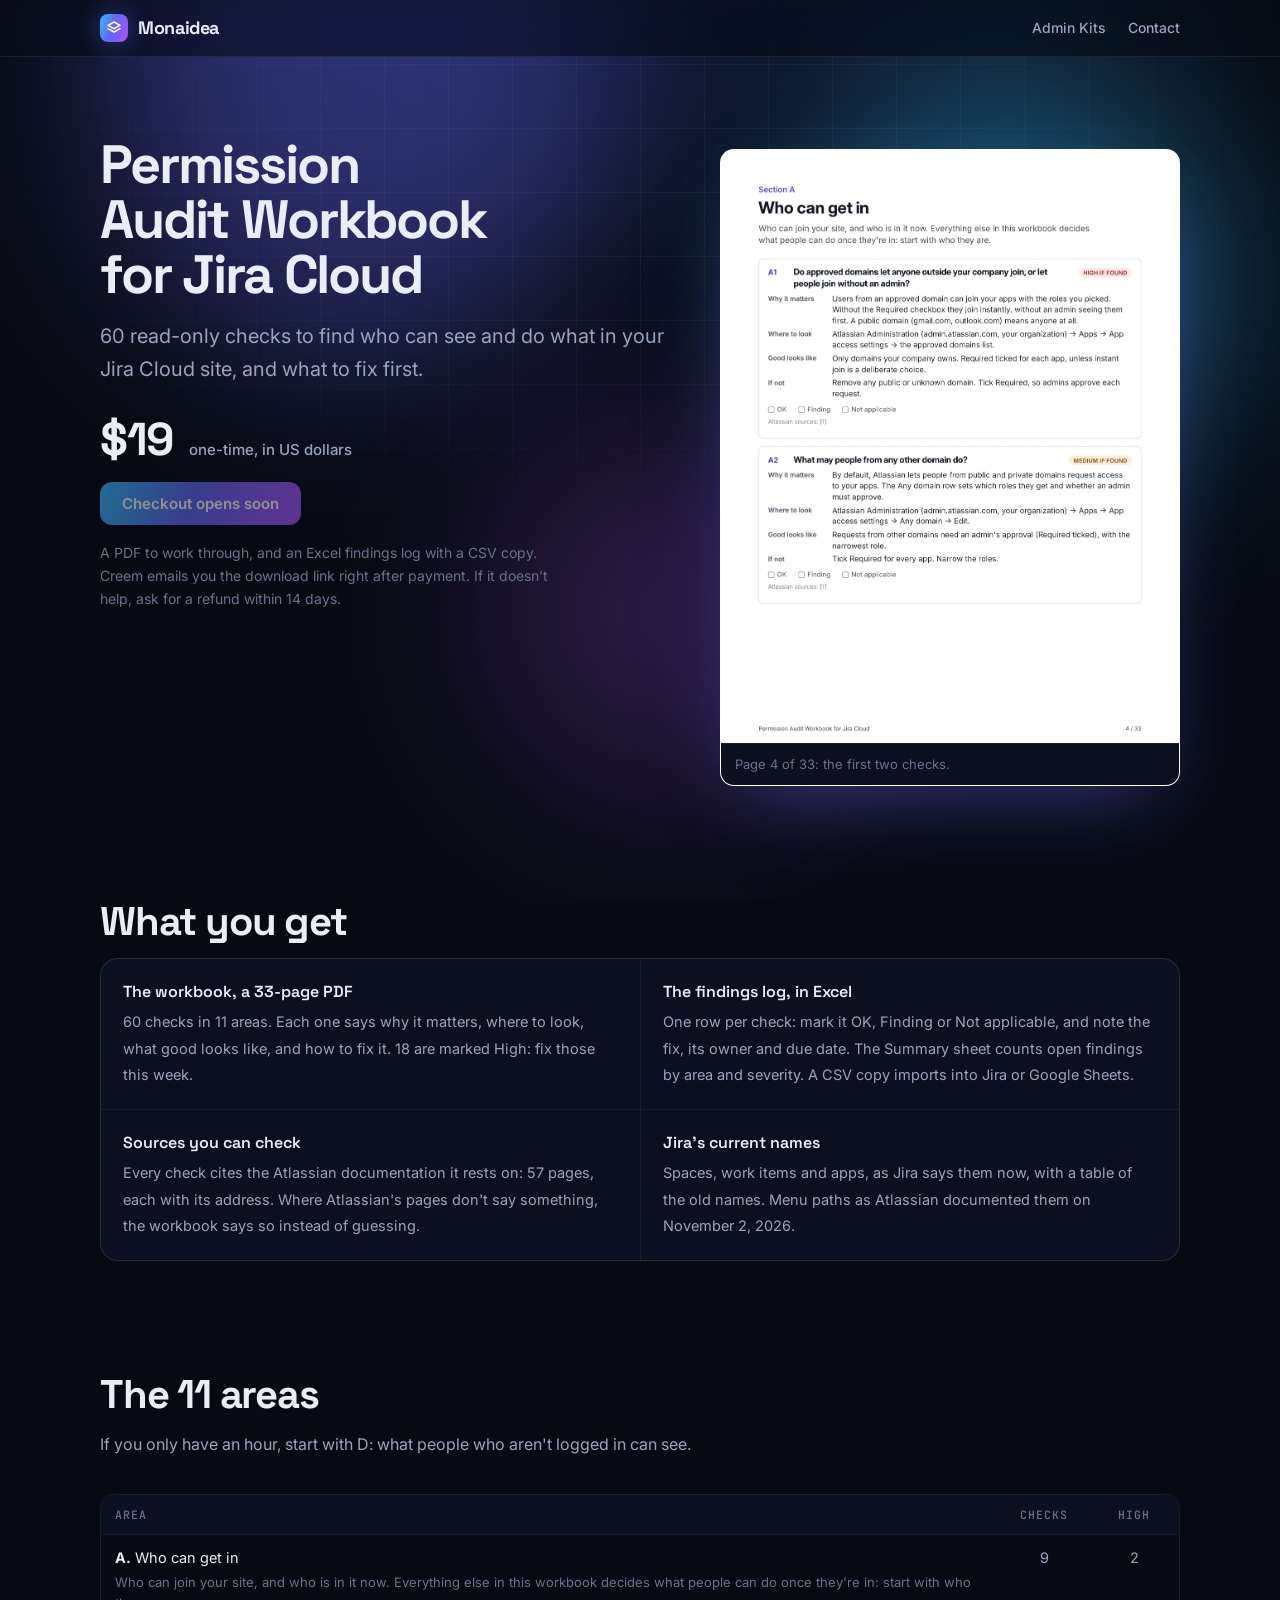
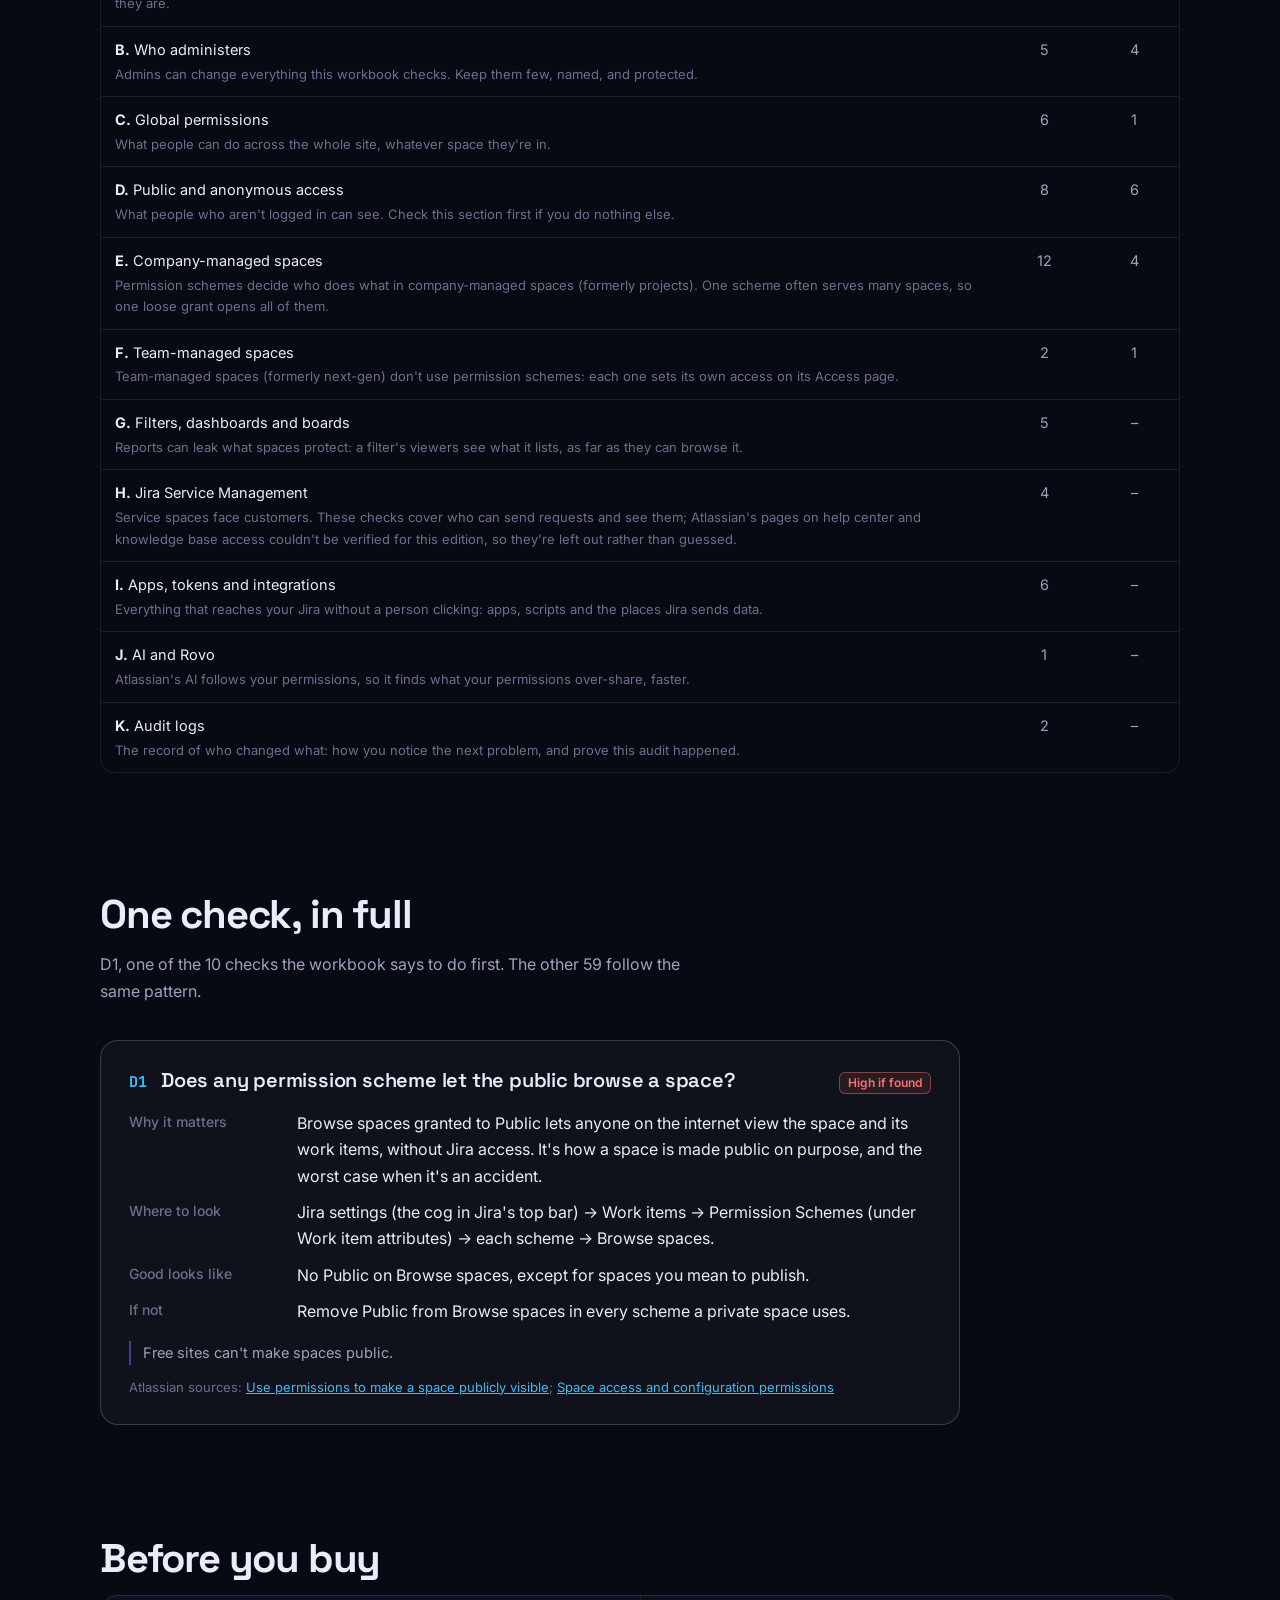
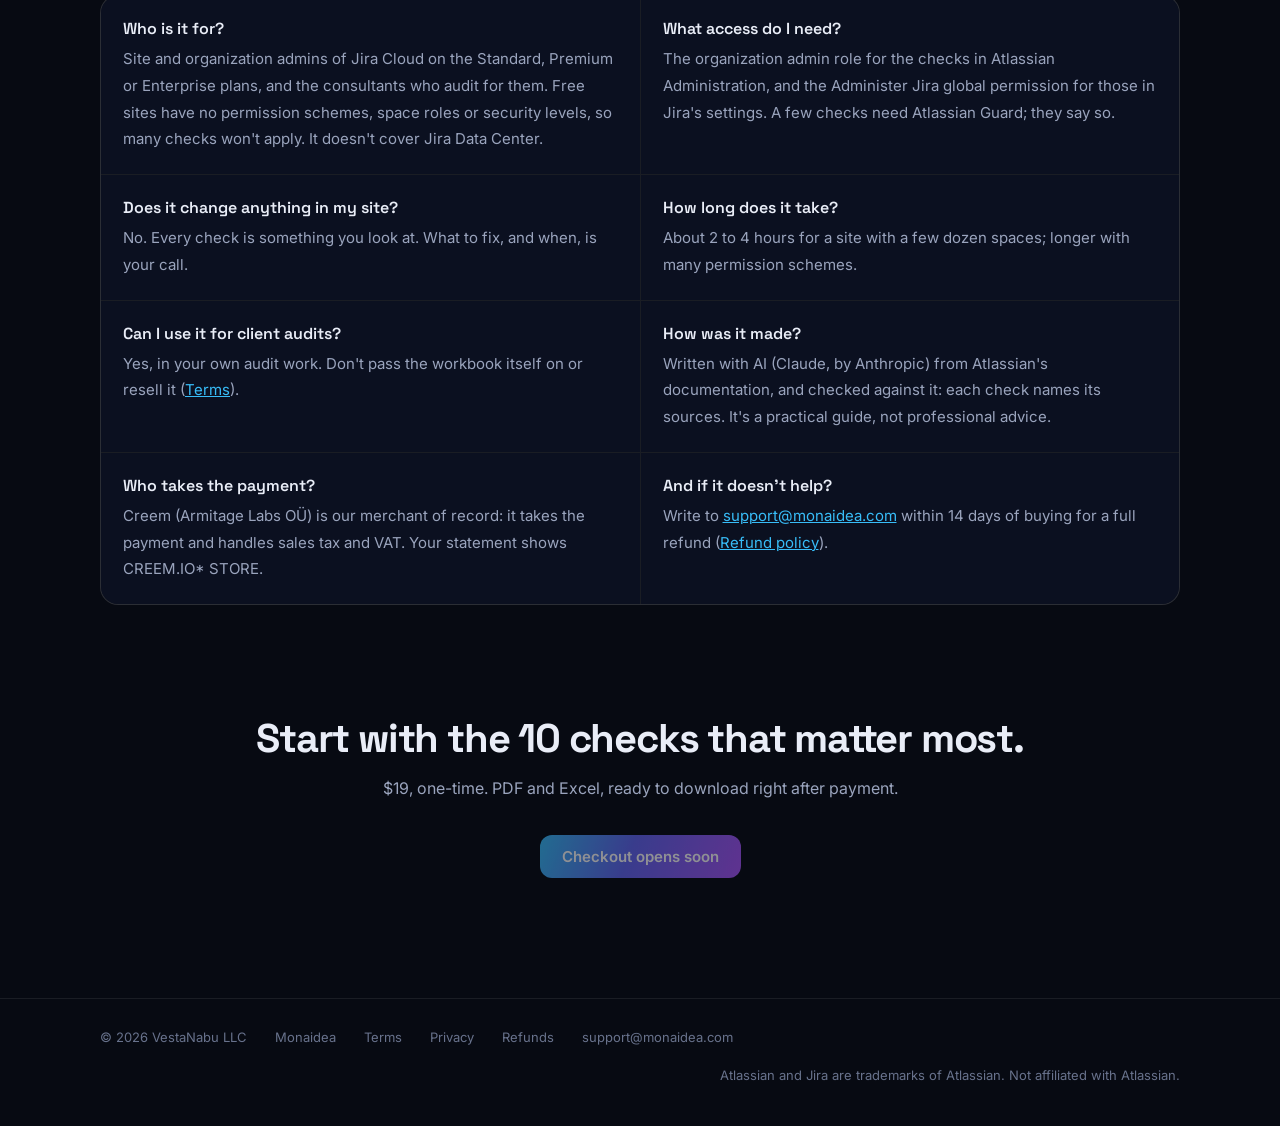
==== jira-permission-audit/index.html @ fd9f0ef6 "First product page: Permission Audit Workbook for Jira Cloud The product page at /jira-permission-au" ====
<!doctype html><html lang="en"><head><meta charset="utf-8"><meta name="viewport" content="width=device-width,initial-scale=1">
<title>Permission Audit Workbook for Jira Cloud | Admin Kits</title><meta name="description" content="60 read-only checks to find who can see and do what in your Jira Cloud site, and what to fix first. A PDF workbook and a findings spreadsheet, $19."><meta name="theme-color" content="#070a12">
<meta name="robots" content="noindex">
<link rel="canonical" href="https://adminkits.monaidea.com/jira-permission-audit/">
<meta property="og:type" content="product"><meta property="og:title" content="Permission Audit Workbook for Jira Cloud"><meta property="og:description" content="60 read-only checks to find who can see and do what in your Jira Cloud site, and what to fix first. A PDF workbook and a findings spreadsheet, $19.">
<meta property="og:url" content="https://adminkits.monaidea.com/jira-permission-audit/"><meta property="og:image" content="https://adminkits.monaidea.com/jira-permission-audit/og.png"><meta property="og:image:width" content="1200"><meta property="og:image:height" content="630">
<meta name="twitter:card" content="summary_large_image">
<link rel="icon" href="data:image/svg+xml,%3Csvg xmlns='http://www.w3.org/2000/svg' viewBox='0 0 24 24'%3E%3Crect width='24' height='24' rx='6' fill='%236366f1'/%3E%3Cpath d='M12 5 5 9l7 4 7-4-7-4Zm-7 8 7 4 7-4' fill='none' stroke='white' stroke-width='2' stroke-linejoin='round'/%3E%3C/svg%3E">
<link rel="stylesheet" href="/style.css">
<script type="application/ld+json">{"@context": "https://schema.org", "@type": "Product", "name": "Permission Audit Workbook for Jira Cloud", "description": "60 read-only checks to find who can see and do what in your Jira Cloud site, and what to fix first. A PDF workbook and a findings spreadsheet, $19.", "image": "https://adminkits.monaidea.com/jira-permission-audit/og.png", "brand": {"@type": "Brand", "name": "Monaidea"}, "offers": {"@type": "Offer", "price": "19.00", "priceCurrency": "USD", "url": "https://adminkits.monaidea.com/jira-permission-audit/"}}</script></head><body>
<div class="sky" aria-hidden="true"><div class="orb o1"></div><div class="orb o2"></div><div class="orb o3"></div></div>
<nav><div class="nav-in"><a class="brand" href="https://www.monaidea.com/"><span class="mark"><svg viewBox="0 0 24 24" fill="none" stroke="#fff" stroke-width="2.2" stroke-linecap="round" stroke-linejoin="round"><path d="M12 3 3 8l9 5 9-5-9-5Z"/><path d="m3 13 9 5 9-5"/></svg></span>Monaidea</a><div class="nav-links"><a href="/">Admin Kits</a><a href="mailto:support@monaidea.com">Contact</a></div></div></nav>
<main>
<section class="split kit-hero">
<div><h1>Permission Audit Workbook for Jira Cloud</h1>
<p class="lede">60 read-only checks to find who can see and do what in your Jira Cloud site, and what to fix first.</p>
<div class="kit-buy"><p class="amount">$19 <small>one-time, in US dollars</small></p>
<div class="cta"><span class="btn primary is-off" aria-disabled="true">Checkout opens soon</span></div>
<p class="fine">A PDF to work through, and an Excel findings log with a CSV copy. Creem emails you the download link right after payment. If it doesn't help, ask for a refund within 14 days.</p></div></div>
<figure class="shot kit-page"><img src="page-4.webp" width="1105" height="1430" alt="Page 4 of the workbook: checks A1 and A2, each with why it matters, where to look, what good looks like, and how to fix it."><figcaption>Page 4 of 33: the first two checks.</figcaption></figure>
</section>

<section aria-labelledby="inside"><h2 id="inside">What you get</h2>
<div class="defs">
<div><b>The workbook, a 33-page PDF</b><span>60 checks in 11 areas. Each one says why it matters, where to look, what good looks like, and how to fix it. 18 are marked High: fix those this week.</span></div>
<div><b>The findings log, in Excel</b><span>One row per check: mark it OK, Finding or Not applicable, and note the fix, its owner and due date. The Summary sheet counts open findings by area and severity. A CSV copy imports into Jira or Google Sheets.</span></div>
<div><b>Sources you can check</b><span>Every check cites the Atlassian documentation it rests on: 57 pages, each with its address. Where Atlassian's pages don't say something, the workbook says so instead of guessing.</span></div>
<div><b>Jira's current names</b><span>Spaces, work items and apps, as Jira says them now, with a table of the old names. Menu paths as Atlassian documented them on November 2, 2026.</span></div>
</div></section>

<section aria-labelledby="areas"><h2 id="areas">The 11 areas</h2>
<p class="sub">If you only have an hour, start with D: what people who aren't logged in can see.</p>
<div class="tbl-wrap"><table class="tbl kit-areas"><thead><tr><th>Area</th><th>Checks</th><th>High</th></tr></thead><tbody><tr><td><b>A.</b> Who can get in<small>Who can join your site, and who is in it now. Everything else in this workbook decides what people can do once they&#x27;re in: start with who they are.</small></td><td>9</td><td>2</td></tr><tr><td><b>B.</b> Who administers<small>Admins can change everything this workbook checks. Keep them few, named, and protected.</small></td><td>5</td><td>4</td></tr><tr><td><b>C.</b> Global permissions<small>What people can do across the whole site, whatever space they&#x27;re in.</small></td><td>6</td><td>1</td></tr><tr><td><b>D.</b> Public and anonymous access<small>What people who aren&#x27;t logged in can see. Check this section first if you do nothing else.</small></td><td>8</td><td>6</td></tr><tr><td><b>E.</b> Company-managed spaces<small>Permission schemes decide who does what in company-managed spaces (formerly projects). One scheme often serves many spaces, so one loose grant opens all of them.</small></td><td>12</td><td>4</td></tr><tr><td><b>F.</b> Team-managed spaces<small>Team-managed spaces (formerly next-gen) don&#x27;t use permission schemes: each one sets its own access on its Access page.</small></td><td>2</td><td>1</td></tr><tr><td><b>G.</b> Filters, dashboards and boards<small>Reports can leak what spaces protect: a filter&#x27;s viewers see what it lists, as far as they can browse it.</small></td><td>5</td><td>–</td></tr><tr><td><b>H.</b> Jira Service Management<small>Service spaces face customers. These checks cover who can send requests and see them; Atlassian&#x27;s pages on help center and knowledge base access couldn&#x27;t be verified for this edition, so they&#x27;re left out rather than guessed.</small></td><td>4</td><td>–</td></tr><tr><td><b>I.</b> Apps, tokens and integrations<small>Everything that reaches your Jira without a person clicking: apps, scripts and the places Jira sends data.</small></td><td>6</td><td>–</td></tr><tr><td><b>J.</b> AI and Rovo<small>Atlassian&#x27;s AI follows your permissions, so it finds what your permissions over-share, faster.</small></td><td>1</td><td>–</td></tr><tr><td><b>K.</b> Audit logs<small>The record of who changed what: how you notice the next problem, and prove this audit happened.</small></td><td>2</td><td>–</td></tr></tbody></table></div>
</section>

<section aria-labelledby="sample"><h2 id="sample">One check, in full</h2>
<p class="sub">D1, one of the 10 checks the workbook says to do first. The other 59 follow the same pattern.</p>
<article class="kc" aria-labelledby="d1">
<header><span class="kc-id">D1</span><h3 id="d1">Does any permission scheme let the public browse a space?</h3><span class="sev high">High if found</span></header>
<dl><dt>Why it matters</dt><dd>Browse spaces granted to Public lets anyone on the internet view the space and its work items, without Jira access. It&#x27;s how a space is made public on purpose, and the worst case when it&#x27;s an accident.</dd>
<dt>Where to look</dt><dd>Jira settings (the cog in Jira&#x27;s top bar) → Work items → Permission Schemes (under Work item attributes) → each scheme → Browse spaces.</dd>
<dt>Good looks like</dt><dd>No Public on Browse spaces, except for spaces you mean to publish.</dd>
<dt>If not</dt><dd>Remove Public from Browse spaces in every scheme a private space uses.</dd></dl>
<p class="kc-note">Free sites can&#x27;t make spaces public.</p>
<p class="kc-src">Atlassian sources: <a href="https://support.atlassian.com/jira-cloud-administration/docs/use-permissions-to-make-a-space-publicly-visible/">Use permissions to make a space publicly visible</a>; <a href="https://support.atlassian.com/jira-cloud-administration/docs/space-access-and-configuration-permissions/">Space access and configuration permissions</a></p>
</article>
</section>

<section aria-labelledby="faq"><h2 id="faq">Before you buy</h2>
<div class="faq kit-faq">
<div><b>Who is it for?</b><span>Site and organization admins of Jira Cloud on the Standard, Premium or Enterprise plans, and the consultants who audit for them. Free sites have no permission schemes, space roles or security levels, so many checks won't apply. It doesn't cover Jira Data Center.</span></div>
<div><b>What access do I need?</b><span>The organization admin role for the checks in Atlassian Administration, and the Administer Jira global permission for those in Jira's settings. A few checks need Atlassian Guard; they say so.</span></div>
<div><b>Does it change anything in my site?</b><span>No. Every check is something you look at. What to fix, and when, is your call.</span></div>
<div><b>How long does it take?</b><span>About 2 to 4 hours for a site with a few dozen spaces; longer with many permission schemes.</span></div>
<div><b>Can I use it for client audits?</b><span>Yes, in your own audit work. Don't pass the workbook itself on or resell it (<a href="https://www.monaidea.com/terms/">Terms</a>).</span></div>
<div><b>How was it made?</b><span>Written with AI (Claude, by Anthropic) from Atlassian's documentation, and checked against it: each check names its sources. It's a practical guide, not professional advice.</span></div>
<div><b>Who takes the payment?</b><span>Creem (Armitage Labs OÜ) is our merchant of record: it takes the payment and handles sales tax and VAT. Your statement shows CREEM.IO* STORE.</span></div>
<div><b>And if it doesn't help?</b><span>Write to <a href="mailto:support@monaidea.com">support@monaidea.com</a> within 14 days of buying for a full refund (<a href="https://www.monaidea.com/refunds/">Refund policy</a>).</span></div>
</div></section>

<section class="kit-end"><h2>Start with the 10 checks that matter most.</h2>
<p class="sub">$19, one-time. PDF and Excel, ready to download right after payment.</p>
<div class="cta"><span class="btn primary is-off" aria-disabled="true">Checkout opens soon</span></div></section>
</main>
<footer><div class="foot"><span>© 2026 VestaNabu LLC</span><a href="https://www.monaidea.com/">Monaidea</a><a href="https://www.monaidea.com/terms/">Terms</a><a href="https://www.monaidea.com/privacy/">Privacy</a><a href="https://www.monaidea.com/refunds/">Refunds</a><a href="mailto:support@monaidea.com">support@monaidea.com</a><span class="r">Atlassian and Jira are trademarks of Atlassian. Not affiliated with Atlassian.</span></div></footer>
</body></html>
---- style.css ----
@import url('https://fonts.googleapis.com/css2?family=Space+Grotesk:wght@500;600;700&family=Inter:wght@400;500;600&family=JetBrains+Mono:wght@500&display=swap');
:root{
  --bg:#070a12;--bg2:#0b1020;--card:rgba(255,255,255,.035);--card-hi:rgba(255,255,255,.07);
  --line:rgba(255,255,255,.08);--line-hi:rgba(255,255,255,.18);
  --fg:#e9edf7;--muted:#9aa4bd;--dim:#68728c;
  --a1:#38bdf8;--a2:#6366f1;--a3:#a855f7;--ok:#34d399;--warn:#fbbf24;--bad:#f87171;
  --grad:linear-gradient(110deg,var(--a1),var(--a2) 45%,var(--a3));
  --r:18px;--display:'Space Grotesk',system-ui,sans-serif;--body:'Inter',system-ui,sans-serif;--mono:'JetBrains Mono',ui-monospace,monospace
}
*{box-sizing:border-box}html{scroll-behavior:smooth}
body{margin:0;background:var(--bg);color:var(--fg);font:16px/1.65 var(--body);-webkit-font-smoothing:antialiased;overflow-x:hidden;min-height:100vh}
a{color:inherit}
/* background: aurora + grid */
.sky{position:fixed;inset:0;z-index:-1;pointer-events:none;overflow:hidden;background:radial-gradient(1200px 600px at 50% -10%,#121a3a 0%,transparent 60%),var(--bg)}
.sky::before{content:"";position:absolute;inset:0;background-image:linear-gradient(var(--line) 1px,transparent 1px),linear-gradient(90deg,var(--line) 1px,transparent 1px);background-size:64px 64px;mask-image:radial-gradient(ellipse 70% 55% at 50% 20%,#000 30%,transparent 75%);opacity:.55}
.orb{position:absolute;border-radius:50%;filter:blur(90px);opacity:.38;animation:drift 22s ease-in-out infinite alternate}
.orb.o1{width:520px;height:520px;background:var(--a2);top:-160px;left:8%}
.orb.o2{width:440px;height:440px;background:var(--a1);top:60px;right:4%;animation-delay:-7s}
.orb.o3{width:380px;height:380px;background:var(--a3);top:420px;left:38%;opacity:.22;animation-delay:-13s}
@keyframes drift{to{transform:translate(60px,40px) scale(1.12)}}
/* nav */
nav{position:sticky;top:0;z-index:10;backdrop-filter:blur(14px) saturate(140%);-webkit-backdrop-filter:blur(14px) saturate(140%);background:rgba(7,10,18,.6);border-bottom:1px solid var(--line)}
.nav-in{max-width:1120px;margin:0 auto;display:flex;align-items:center;gap:28px;padding:14px 20px}
.brand{display:flex;align-items:center;gap:10px;text-decoration:none;font:700 18px/1 var(--display);letter-spacing:-.02em}
.brand small{font:500 12px var(--body);color:var(--dim);letter-spacing:0;margin-left:2px}
.mark{width:28px;height:28px;border-radius:8px;background:var(--grad);display:grid;place-items:center;box-shadow:0 0 24px rgba(99,102,241,.45)}
.mark svg{width:16px;height:16px}
.nav-links{margin-left:auto;display:flex;gap:22px}
.nav-links a{text-decoration:none;color:var(--muted);font-size:14px;font-weight:500;transition:color .2s}
.nav-links a:hover,.nav-links a[aria-current]{color:var(--fg)}
main{max-width:1120px;margin:0 auto;padding:0 20px}
/* hero */
.hero{padding:96px 0 72px;text-align:center}
.eyebrow{display:inline-flex;align-items:center;gap:8px;padding:6px 14px;border:1px solid var(--line-hi);border-radius:999px;background:var(--card);font:500 13px var(--body);color:var(--muted)}
.eyebrow i{width:7px;height:7px;border-radius:50%;background:var(--ok);box-shadow:0 0 10px var(--ok);animation:pulse 2.4s infinite}
@keyframes pulse{50%{opacity:.35}}
h1{font:700 clamp(40px,7vw,76px)/1.02 var(--display);letter-spacing:-.04em;margin:24px auto 18px;max-width:900px}
.grad{background:var(--grad);-webkit-background-clip:text;background-clip:text;color:transparent;background-size:200% auto;animation:shine 8s linear infinite}
@keyframes shine{to{background-position:200% center}}
.lede{font-size:clamp(17px,2vw,20px);color:var(--muted);max-width:640px;margin:0 auto}
.cta{display:flex;gap:12px;justify-content:center;flex-wrap:wrap;margin-top:34px}
.btn{display:inline-flex;align-items:center;gap:8px;padding:12px 22px;border-radius:12px;font:600 15px var(--body);text-decoration:none;transition:transform .2s,box-shadow .2s,background .2s}
.btn.primary{background:var(--grad);color:#fff;box-shadow:0 8px 30px -8px rgba(99,102,241,.7)}
.btn.primary:hover{transform:translateY(-2px);box-shadow:0 14px 40px -8px rgba(99,102,241,.85)}
.btn.ghost{border:1px solid var(--line-hi);background:var(--card)}
.btn.ghost:hover{background:var(--card-hi)}
/* sections */
section{padding:56px 0}
.kicker{font:500 12px var(--mono);letter-spacing:.14em;text-transform:uppercase;color:var(--a1);margin:0 0 10px}
h2{font:700 clamp(28px,4vw,40px)/1.1 var(--display);letter-spacing:-.03em;margin:0 0 14px}
.sub{color:var(--muted);max-width:620px;margin:0 0 36px}
/* cards with cursor spotlight */
.grid{display:grid;gap:18px;grid-template-columns:repeat(auto-fit,minmax(280px,1fr))}
.card{position:relative;border:1px solid var(--line);border-radius:var(--r);background:var(--card);padding:28px;overflow:hidden;transition:border-color .25s,transform .25s}
.card::before{content:"";position:absolute;inset:0;background:radial-gradient(420px circle at var(--x,50%) var(--y,0%),rgba(99,102,241,.16),transparent 45%);opacity:0;transition:opacity .3s;pointer-events:none}
.card:hover{border-color:var(--line-hi);transform:translateY(-3px)}.card:hover::before{opacity:1}
.card h3{font:600 20px/1.25 var(--display);letter-spacing:-.02em;margin:16px 0 8px}
.card p{color:var(--muted);margin:0}
.icon{width:44px;height:44px;border-radius:12px;display:grid;place-items:center;background:rgba(99,102,241,.12);border:1px solid rgba(99,102,241,.3)}
.icon svg{width:22px;height:22px;stroke:var(--a1);fill:none;stroke-width:1.8;stroke-linecap:round;stroke-linejoin:round}
/* app card (featured) */
.app{display:grid;grid-template-columns:1.1fr 1fr;gap:0;padding:0;text-decoration:none}
.app .body{padding:36px}
.app .logo{width:56px;height:56px;border-radius:16px;background:var(--grad);display:grid;place-items:center;box-shadow:0 10px 40px -10px rgba(56,189,248,.8)}
.app .logo svg{width:30px;height:30px}
.chips{display:flex;flex-wrap:wrap;gap:8px;margin:18px 0 22px}
.chip{font:500 12px var(--body);padding:5px 11px;border-radius:999px;border:1px solid var(--line-hi);color:var(--muted)}
.chip.ok{color:var(--ok);border-color:rgba(52,211,153,.35);background:rgba(52,211,153,.08)}
.more{font-weight:600;color:var(--a1)}
.app .preview{border-left:1px solid var(--line);background:linear-gradient(180deg,rgba(99,102,241,.08),transparent);padding:28px;display:flex;align-items:center}
.soon{border-style:dashed;display:flex;flex-direction:column;justify-content:center;min-height:200px}
.soon h3{color:var(--muted)}
/* mock product panel (illustrative) */
.panel{width:100%;border:1px solid var(--line-hi);border-radius:14px;background:rgba(11,16,32,.85);box-shadow:0 30px 80px -30px rgba(0,0,0,.8);font-size:13px;overflow:hidden}
.panel .bar{display:flex;gap:6px;padding:10px 12px;border-bottom:1px solid var(--line)}
.panel .bar i{width:9px;height:9px;border-radius:50%;background:var(--line-hi)}
.panel .in{padding:16px}
.verdict{display:flex;align-items:center;gap:10px;font:600 14px var(--display);margin-bottom:12px}
.dot{width:9px;height:9px;border-radius:50%;flex:none}.dot.bad{background:var(--bad);box-shadow:0 0 10px var(--bad)}.dot.warn{background:var(--warn)}.dot.ok{background:var(--ok)}
.kpis{display:grid;grid-template-columns:repeat(3,1fr);gap:8px;margin-bottom:12px}
.kpi{border:1px solid var(--line);border-radius:10px;padding:10px}.kpi b{display:block;font:700 20px var(--display)}.kpi span{color:var(--dim);font-size:11px}
.row{display:flex;align-items:center;gap:10px;padding:8px 0;border-top:1px solid var(--line);color:var(--muted)}
.row em{margin-left:auto;font-style:normal;font:500 11px var(--mono);color:var(--dim)}
.caption{font-size:12px;color:var(--dim);margin-top:10px;text-align:center}
/* product page hero split */
.split{display:grid;grid-template-columns:1fr 1fr;gap:48px;align-items:center;padding:80px 0 48px;text-align:left}
.split h1{margin:20px 0 16px;font-size:clamp(38px,5.5vw,62px)}.split .lede{margin:0}.split .cta{justify-content:flex-start}
.price{display:grid;grid-template-columns:repeat(auto-fit,minmax(240px,1fr));gap:18px}
.price .card b{font:700 40px var(--display);letter-spacing:-.03em}.price .card b small{font:500 15px var(--body);color:var(--muted)}
.trust{display:grid;grid-template-columns:repeat(auto-fit,minmax(200px,1fr));gap:1px;background:var(--line);border:1px solid var(--line);border-radius:var(--r);overflow:hidden}
.trust div{background:var(--bg2);padding:22px}.trust b{display:block;font:600 15px var(--display);margin-bottom:4px}.trust span{color:var(--muted);font-size:14px}
/* documentation: numbered steps and reference grid */
.steps{list-style:none;counter-reset:s;padding:0;margin:0;display:grid;gap:18px;grid-template-columns:repeat(auto-fit,minmax(240px,1fr))}
.steps li{counter-increment:s;border:1px solid var(--line);border-radius:var(--r);background:var(--card);padding:24px}
.steps li::before{content:counter(s);display:grid;place-items:center;width:32px;height:32px;border-radius:10px;background:var(--grad);color:#fff;font:700 15px var(--display);margin-bottom:14px}
.steps b{display:block;font:600 18px/1.3 var(--display);letter-spacing:-.02em;margin-bottom:6px}.steps span{color:var(--muted);font-size:15px}.steps strong{color:var(--fg)}.steps a{color:var(--a1)}
.defs{display:grid;grid-template-columns:repeat(2,1fr);gap:1px;background:var(--line);border:1px solid var(--line);border-radius:var(--r);overflow:hidden}
.defs div{background:var(--bg2);padding:22px}.defs b{display:block;font:600 16px var(--display);margin-bottom:6px}.defs span{color:var(--muted);font-size:14.5px}.defs strong{color:var(--fg)}
.sub a{color:var(--a1)}.sub.after{margin:24px 0 0}
/* prose (support/privacy) */
.prose{max-width:720px;padding:72px 0 24px}.prose h1{font-size:clamp(36px,5vw,52px);margin:16px 0}
.prose h2{font-size:22px;margin:40px 0 10px}.prose p,.prose li{color:var(--muted)}.prose strong{color:var(--fg)}
.prose a{color:var(--a1)}.mail{display:inline-flex;align-items:center;gap:10px;margin:8px 0 8px;padding:14px 20px;border-radius:14px;border:1px solid var(--line-hi);background:var(--card);font:600 17px var(--display);text-decoration:none}
footer{border-top:1px solid var(--line);margin-top:64px}
.foot{max-width:1120px;margin:0 auto;padding:28px 20px 40px;display:flex;flex-wrap:wrap;gap:16px 28px;color:var(--dim);font-size:13px}
.foot a{text-decoration:none}.foot a:hover{color:var(--fg)}.foot .r{margin-left:auto}
/* guide (long-form documentation) */
.doc-head{padding:72px 0 8px;max-width:820px}.doc-head h1{font-size:clamp(36px,5vw,54px);margin:16px 0 12px}
.doc-head .lede{margin:0}.doc-meta{color:var(--dim);font-size:13px;margin-top:14px}
.doc{display:grid;grid-template-columns:230px minmax(0,1fr);gap:48px;align-items:start;padding:32px 0 0}
.toc{position:sticky;top:84px;font-size:14px;border-left:1px solid var(--line);padding-left:16px}
.toc b{display:block;font:500 12px var(--mono);letter-spacing:.12em;text-transform:uppercase;color:var(--a1);margin-bottom:10px}
.toc ol{list-style:none;margin:0;padding:0;display:grid;gap:7px}.toc a{color:var(--muted);text-decoration:none}.toc a:hover{color:var(--fg)}
.doc article{max-width:800px;min-width:0}
.doc article h2{font-size:28px;margin:56px 0 12px;scroll-margin-top:84px}.doc article h2:first-child{margin-top:0}
.doc article h3{font:600 19px/1.3 var(--display);letter-spacing:-.01em;margin:30px 0 8px;scroll-margin-top:84px}
.doc article p,.doc article li{color:var(--muted)}.doc article strong{color:var(--fg)}.doc article a{color:var(--a1)}
.doc article ul,.doc article ol{padding-left:22px}.doc article li{margin:5px 0}
.doc code{font:500 13px var(--mono);color:var(--fg);background:var(--card-hi);border:1px solid var(--line);border-radius:6px;padding:1px 6px;white-space:nowrap}
.tbl-wrap{overflow-x:auto;margin:16px 0 8px;border:1px solid var(--line);border-radius:14px}
.tbl{width:100%;border-collapse:collapse;font-size:14.5px}
.tbl th{text-align:left;font:500 11.5px var(--mono);letter-spacing:.08em;text-transform:uppercase;color:var(--dim);padding:12px 14px;border-bottom:1px solid var(--line);background:var(--bg2)}
.tbl td{padding:11px 14px;border-bottom:1px solid var(--line);color:var(--muted);vertical-align:top}.tbl tr:last-child td{border-bottom:0}
.tbl td:first-child{color:var(--fg)}
.note{margin:18px 0;padding:16px 18px;border:1px solid rgba(99,102,241,.35);border-radius:14px;background:rgba(99,102,241,.08);color:var(--muted)}
.note strong{color:var(--fg)}
.sev{display:inline-block;font:600 12px/1 var(--body);padding:4px 8px;border-radius:6px;border:1px solid;white-space:nowrap}
.sev.high{color:var(--bad);border-color:rgba(248,113,113,.45);background:rgba(248,113,113,.1)}
.sev.med{color:var(--warn);border-color:rgba(251,191,36,.45);background:rgba(251,191,36,.1)}
.sev.unk{color:var(--muted);border-color:var(--line-hi);background:var(--card)}
.sev.none{color:var(--ok);border-color:rgba(52,211,153,.4);background:rgba(52,211,153,.08)}
figure.shot{margin:20px 0 10px;border:1px solid var(--line-hi);border-radius:14px;overflow:hidden;background:#fff}
figure.shot img{display:block;width:100%;height:auto}
figure.shot figcaption{background:var(--bg2);color:var(--dim);font-size:13px;padding:10px 14px;border-top:1px solid var(--line)}
.doc .steps{grid-template-columns:1fr;gap:12px;margin:16px 0}.doc .steps li{padding:18px 20px}
.doc .steps li::before{width:28px;height:28px;font-size:14px;margin-bottom:10px}
/* reveal on scroll */
.reveal{opacity:0;transform:translateY(18px);transition:opacity .7s ease,transform .7s ease}.reveal.in{opacity:1;transform:none}
.video{max-width:1040px;margin:28px auto 0;border:1px solid var(--line-hi);border-radius:18px;overflow:hidden;background:#000;box-shadow:0 30px 80px -30px rgba(0,0,0,.8)}.video video{display:block;width:100%;height:auto}
@media (max-width:820px){.app,.split,.defs{grid-template-columns:1fr}.app .preview{border-left:0;border-top:1px solid var(--line)}.nav-links{gap:14px}.brand small{display:none}}
@media (max-width:480px){.nav-in{gap:12px;padding:14px 16px}.nav-links{gap:10px}.nav-links a{font-size:13.5px}.nav-links a:first-child{display:none}}
@media (max-width:375px){.nav-links a:last-child{display:none}}
@media (prefers-reduced-motion:reduce){*{animation:none!important;transition:none!important}.reveal{opacity:1;transform:none}}
@media (max-width:960px){.doc{grid-template-columns:1fr;gap:20px}.toc{position:static;border-left:0;padding:16px;border:1px solid var(--line);border-radius:14px;background:var(--card)}}
/* print: clean light pages (used for the PDF of the guide) */
@media print{
  :root{--fg:#111827;--muted:#374151;--dim:#6b7280;--line:#d1d5db;--line-hi:#9ca3af;--card:#f9fafb;--card-hi:#f3f4f6;--bg2:#f3f4f6;--a1:#1d4ed8}
  body{background:#fff;color:#111827;font-size:11pt}
  .sky,nav,.toc,.cta,.pdf-link,footer .foot a{display:none!important}
  .grad{background:none;color:#4338ca;-webkit-text-fill-color:#4338ca;animation:none}
  .eyebrow{border-color:#d1d5db;background:#f9fafb;color:#374151}.eyebrow i{display:none}
  .doc{display:block;padding:0}.doc-head{padding:0 0 8px}
  .doc article h2{break-after:avoid;margin-top:28px}.doc article h3{break-after:avoid}
  figure.shot,.tbl-wrap,.note,.steps li{break-inside:avoid}
  .tbl th{background:#f3f4f6;color:#374151}.tbl td:first-child{color:#111827}
  .sev.high{color:#b91c1c;border-color:#fca5a5;background:#fef2f2}.sev.med{color:#92400e;border-color:#fcd34d;background:#fffbeb}
  .sev.none{color:#065f46;border-color:#6ee7b7;background:#ecfdf5}
  .reveal{opacity:1!important;transform:none!important}
  a{color:#1d4ed8}footer{margin-top:24px}
}
/* Flagstone additions (2026-10-25): four-tile illustration and Confluence-style lozenges */
.kpis.k4{grid-template-columns:repeat(4,1fr)}
.lz{margin-left:auto;flex:none;font:600 11px/1 var(--body);padding:4px 7px;border-radius:5px;border:1px solid var(--line-hi);color:var(--muted);white-space:nowrap}
.lz.red{color:var(--bad);border-color:rgba(248,113,113,.45);background:rgba(248,113,113,.1)}
.lz.amber{color:var(--warn);border-color:rgba(251,191,36,.45);background:rgba(251,191,36,.1)}
.lz.blue{color:var(--a1);border-color:rgba(56,189,248,.45);background:rgba(56,189,248,.1)}
.row .q{color:var(--dim);font-style:italic}
.card .chips{margin:14px 0 0}
.faq{display:grid;gap:1px;background:var(--line);border:1px solid var(--line);border-radius:var(--r);overflow:hidden}
.faq div{background:var(--bg2);padding:22px}.faq b{display:block;font:600 16px var(--display);margin-bottom:6px}.faq span{color:var(--muted);font-size:15px}.faq a{color:var(--a1)}
@media (max-width:480px){.kpis.k4{grid-template-columns:repeat(2,1fr)}}
/* Admin Kits: product pages */
a:focus-visible,.btn:focus-visible{outline:2px solid var(--a1);outline-offset:3px}
.kit-hero{grid-template-columns:1.1fr .9fr;align-items:start;padding-top:72px}
.kit-hero h1{font-size:clamp(36px,4.6vw,54px);margin:8px 0 18px;max-width:none}
.kit-buy{margin-top:30px}
.amount{font:700 46px/1 var(--display);letter-spacing:-.03em;margin:0}
.amount small{font:500 15px var(--body);letter-spacing:0;color:var(--muted);margin-left:6px}
.kit-buy .cta{margin-top:20px}
.fine{color:var(--dim);font-size:14px;max-width:480px;margin:16px 0 0}
.btn.is-off{opacity:.55;cursor:not-allowed;box-shadow:none}
.kit-page{margin:0;max-width:460px;justify-self:end;box-shadow:0 30px 80px -30px rgba(99,102,241,.55)}
.kit-areas td small{display:block;color:var(--dim);font-size:13px;margin-top:2px}
.kit-areas td:nth-child(n+2),.kit-areas th:nth-child(n+2){text-align:center;width:90px}
.kc{border:1px solid var(--line-hi);border-radius:var(--r);background:var(--card);padding:26px 28px;max-width:860px}
.kc header{display:flex;gap:14px;align-items:baseline;flex-wrap:wrap;margin-bottom:16px}
.kc-id{font:700 15px var(--mono);color:var(--a1)}
.kc h3{font:600 20px/1.3 var(--display);letter-spacing:-.01em;margin:0;flex:1;min-width:220px}
.kc dl{display:grid;grid-template-columns:150px 1fr;gap:10px 18px;margin:0}
.kc dt{color:var(--dim);font-size:14px;font-weight:500}
.kc dd{margin:0;color:var(--fg)}
.kc-note{margin:16px 0 0;padding-left:12px;border-left:2px solid rgba(99,102,241,.6);color:var(--muted);font-size:14.5px}
.kc-src{margin:12px 0 0;color:var(--dim);font-size:13px}
.kc-src a{color:var(--a1)}
.kit-faq{grid-template-columns:1fr 1fr}
.kit-end{text-align:center}
.kit-end .sub{margin:0 auto 26px}
a.card{display:block;text-decoration:none;color:inherit}
a.card .more{display:inline-block;margin-top:16px;color:var(--a1);font-weight:600;font-size:15px}
@media (max-width:820px){.kit-hero{grid-template-columns:1fr;padding-top:48px}.kit-page{justify-self:start}.kit-faq{grid-template-columns:1fr}.kc dl{grid-template-columns:1fr;gap:2px}.kc dd{margin-bottom:10px}}
.kit-hero h1{text-wrap:balance}
@media (max-width:480px){.kit-areas td:nth-child(n+2),.kit-areas th:nth-child(n+2){width:52px}.kit-areas td small{display:none}}
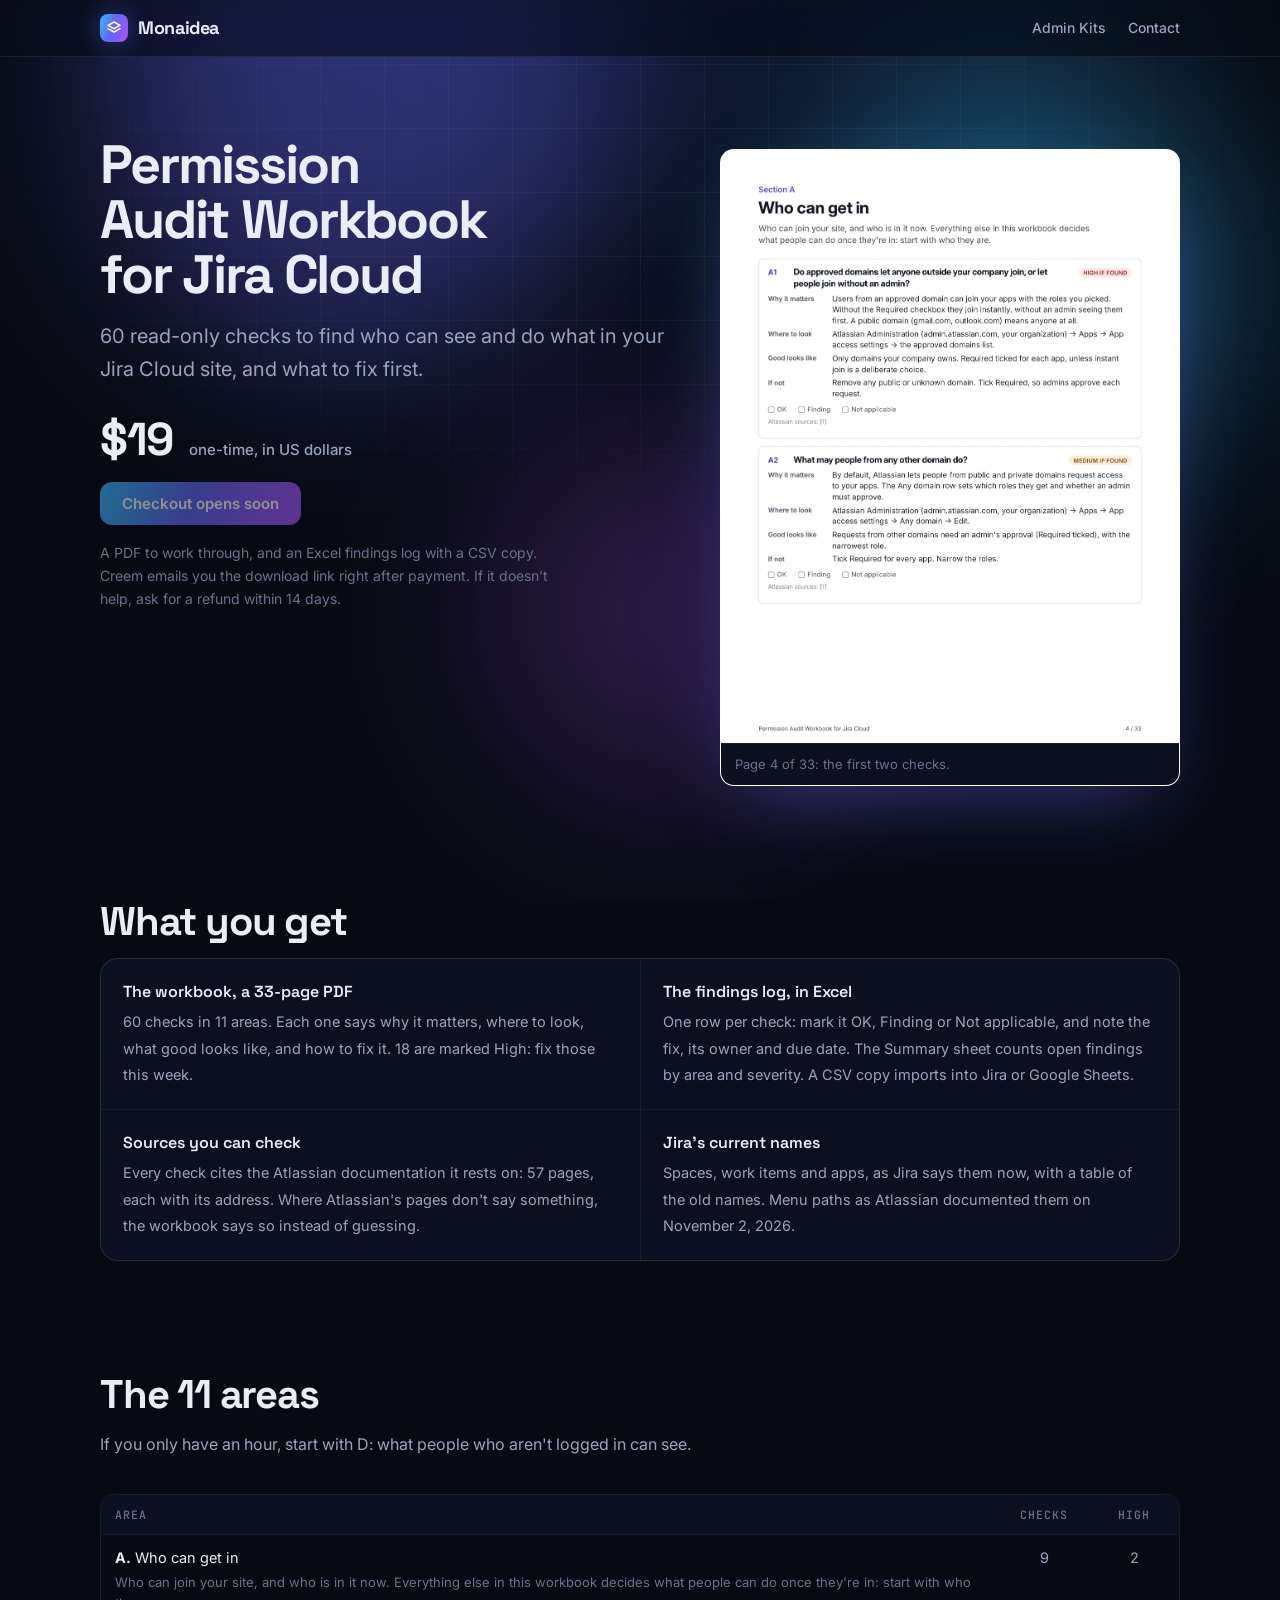
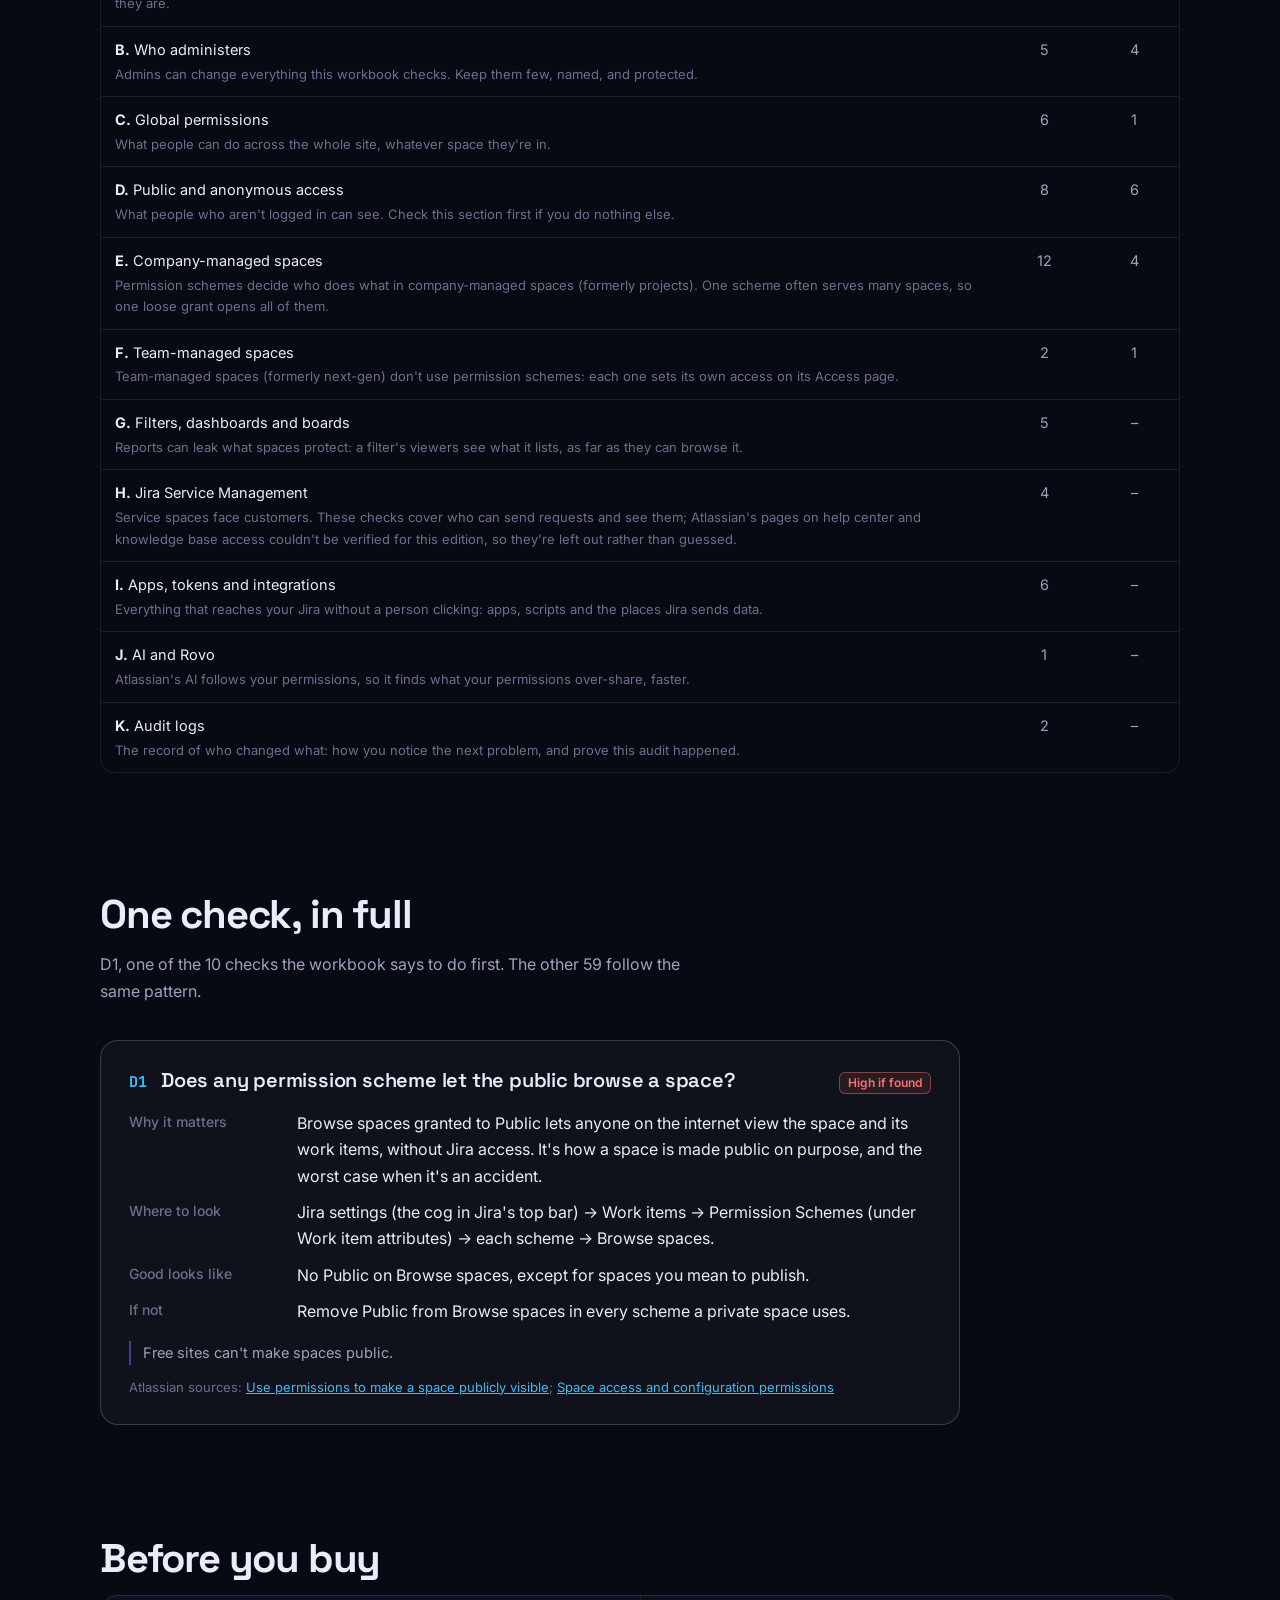
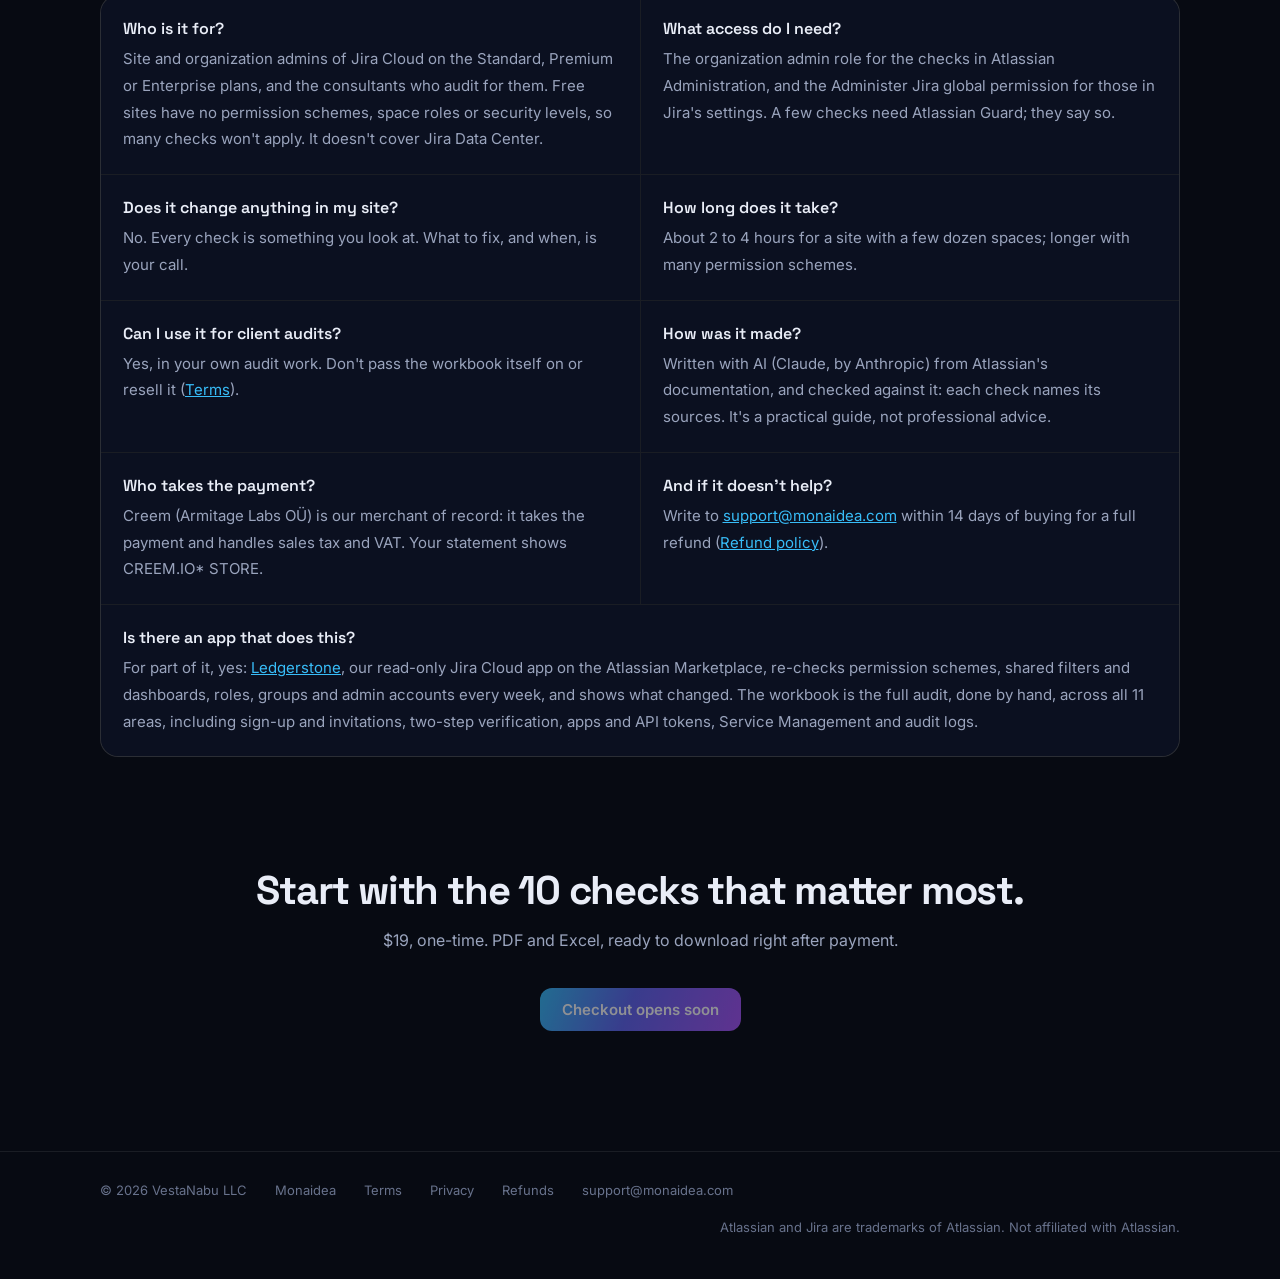
==== commit cbe84bca: "Product page: Ledgerstone for the weekly re-check A new question on the workbook's page, "Is there a" ====
--- a/jira-permission-audit/index.html
+++ b/jira-permission-audit/index.html
@@ -9,7 +9,7 @@
 <link rel="stylesheet" href="/style.css">
 <script type="application/ld+json">{"@context": "https://schema.org", "@type": "Product", "name": "Permission Audit Workbook for Jira Cloud", "description": "60 read-only checks to find who can see and do what in your Jira Cloud site, and what to fix first. A PDF workbook and a findings spreadsheet, $19.", "image": "https://adminkits.monaidea.com/jira-permission-audit/og.png", "brand": {"@type": "Brand", "name": "Monaidea"}, "offers": {"@type": "Offer", "price": "19.00", "priceCurrency": "USD", "url": "https://adminkits.monaidea.com/jira-permission-audit/"}}</script></head><body>
 <div class="sky" aria-hidden="true"><div class="orb o1"></div><div class="orb o2"></div><div class="orb o3"></div></div>
-<nav><div class="nav-in"><a class="brand" href="https://www.monaidea.com/"><span class="mark"><svg viewBox="0 0 24 24" fill="none" stroke="#fff" stroke-width="2.2" stroke-linecap="round" stroke-linejoin="round"><path d="M12 3 3 8l9 5 9-5-9-5Z"/><path d="m3 13 9 5 9-5"/></svg></span>Monaidea</a><div class="nav-links"><a href="/">Admin Kits</a><a href="mailto:support@monaidea.com">Contact</a></div></div></nav>
+<nav><div class="nav-in"><a class="brand" href="https://www.monaidea.com/"><span class="mark"><svg viewBox="0 0 24 24" fill="none" stroke="#fff" stroke-width="2.2" stroke-linecap="round" stroke-linejoin="round"><path d="M12 3 3 8l9 5 9-5-9-5Z"/><path d="m3 13 9 5 9-5"/></svg></span>Monaidea</a><div class="nav-links"><a href="/">Admin Kits</a><a href="https://www.monaidea.com/#contact">Contact</a></div></div></nav>
 <main>
 <section class="split kit-hero">
 <div><h1>Permission Audit Workbook for Jira Cloud</h1>
@@ -56,6 +56,7 @@
 <div><b>How was it made?</b><span>Written with AI (Claude, by Anthropic) from Atlassian's documentation, and checked against it: each check names its sources. It's a practical guide, not professional advice.</span></div>
 <div><b>Who takes the payment?</b><span>Creem (Armitage Labs OÜ) is our merchant of record: it takes the payment and handles sales tax and VAT. Your statement shows CREEM.IO* STORE.</span></div>
 <div><b>And if it doesn't help?</b><span>Write to <a href="mailto:support@monaidea.com">support@monaidea.com</a> within 14 days of buying for a full refund (<a href="https://www.monaidea.com/refunds/">Refund policy</a>).</span></div>
+<div class="wide"><b>Is there an app that does this?</b><span>For part of it, yes: <a href="https://ledgerstone.monaidea.com/">Ledgerstone</a>, our read-only Jira Cloud app on the Atlassian Marketplace, re-checks permission schemes, shared filters and dashboards, roles, groups and admin accounts every week, and shows what changed. The workbook is the full audit, done by hand, across all 11 areas, including sign-up and invitations, two-step verification, apps and API tokens, Service Management and audit logs.</span></div>
 </div></section>
 
 <section class="kit-end"><h2>Start with the 10 checks that matter most.</h2>
--- a/style.css
+++ b/style.css
@@ -200,3 +200,4 @@
 @media (max-width:820px){.kit-hero{grid-template-columns:1fr;padding-top:48px}.kit-page{justify-self:start}.kit-faq{grid-template-columns:1fr}.kc dl{grid-template-columns:1fr;gap:2px}.kc dd{margin-bottom:10px}}
 .kit-hero h1{text-wrap:balance}
 @media (max-width:480px){.kit-areas td:nth-child(n+2),.kit-areas th:nth-child(n+2){width:52px}.kit-areas td small{display:none}}
+.kit-faq .wide{grid-column:1/-1}
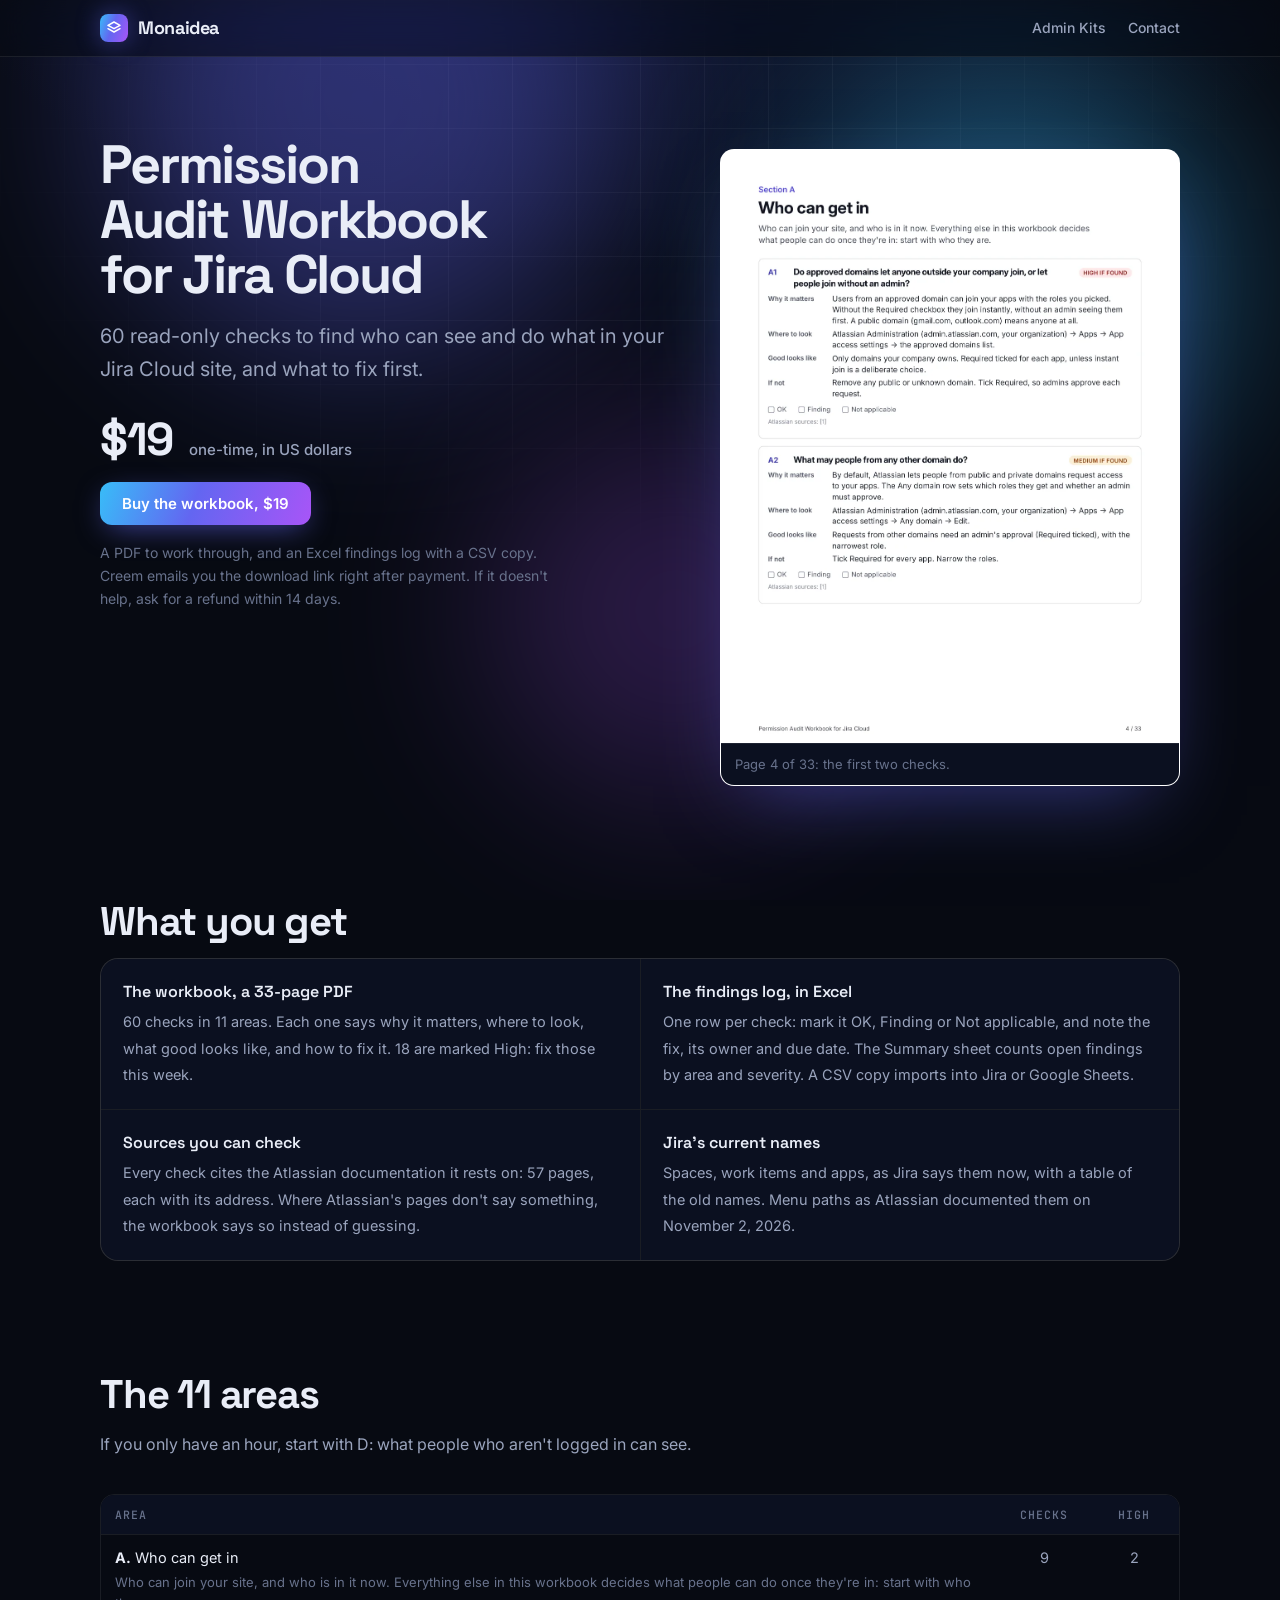
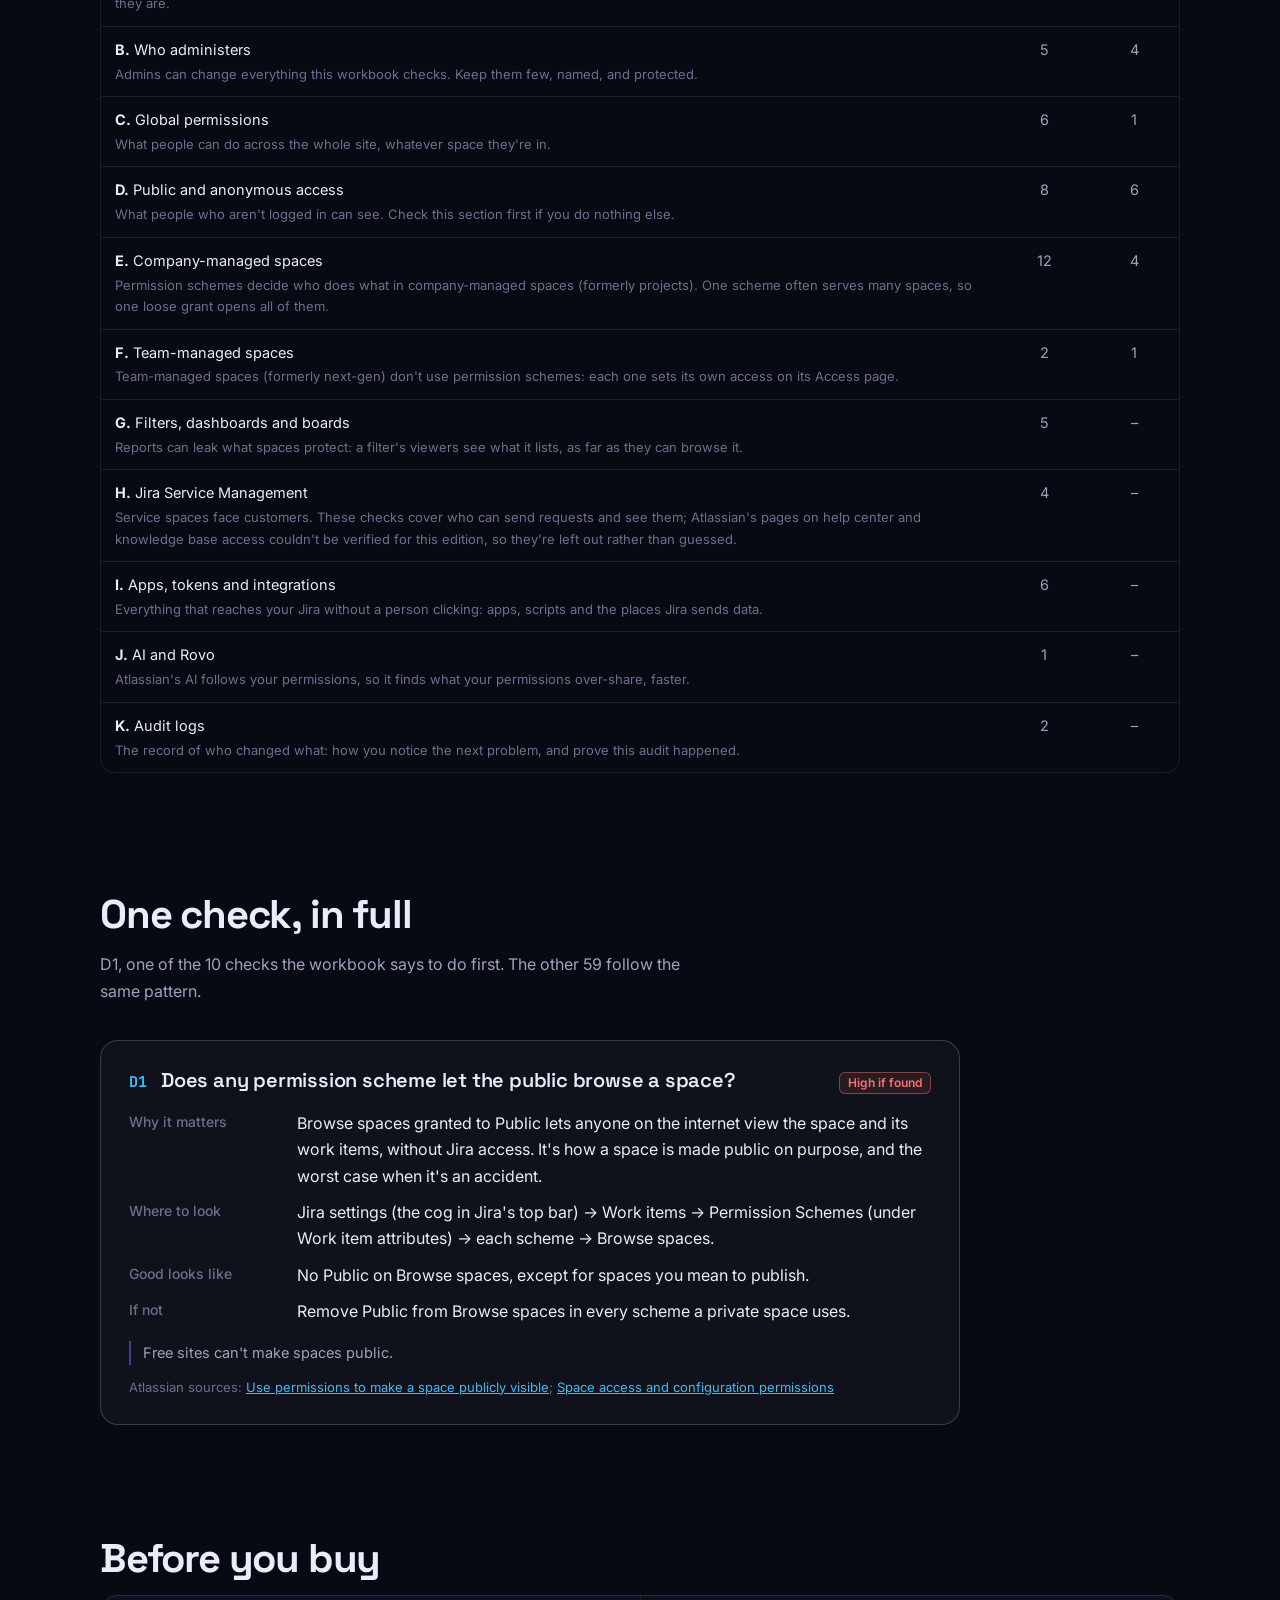
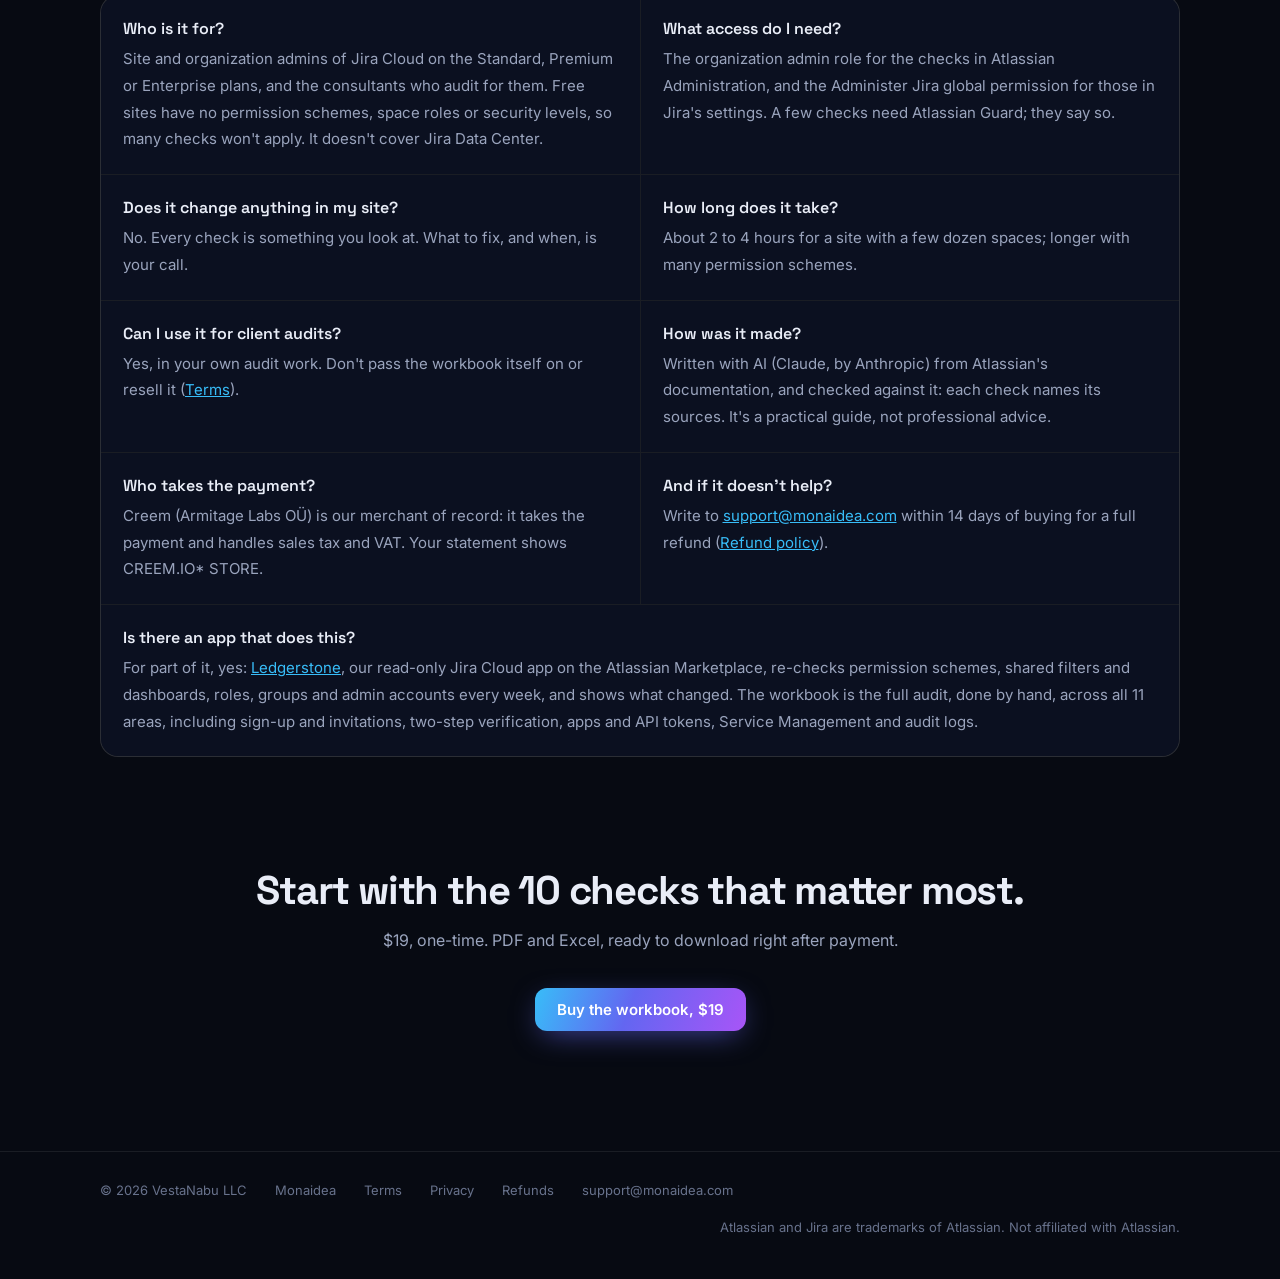
==== commit 093beba1: "Checkout is live: the buy buttons go to Creem; search engines let in The product page's two buy butt" ====
--- a/jira-permission-audit/index.html
+++ b/jira-permission-audit/index.html
@@ -1,13 +1,12 @@
 <!doctype html><html lang="en"><head><meta charset="utf-8"><meta name="viewport" content="width=device-width,initial-scale=1">
 <title>Permission Audit Workbook for Jira Cloud | Admin Kits</title><meta name="description" content="60 read-only checks to find who can see and do what in your Jira Cloud site, and what to fix first. A PDF workbook and a findings spreadsheet, $19."><meta name="theme-color" content="#070a12">
-<meta name="robots" content="noindex">
 <link rel="canonical" href="https://adminkits.monaidea.com/jira-permission-audit/">
 <meta property="og:type" content="product"><meta property="og:title" content="Permission Audit Workbook for Jira Cloud"><meta property="og:description" content="60 read-only checks to find who can see and do what in your Jira Cloud site, and what to fix first. A PDF workbook and a findings spreadsheet, $19.">
 <meta property="og:url" content="https://adminkits.monaidea.com/jira-permission-audit/"><meta property="og:image" content="https://adminkits.monaidea.com/jira-permission-audit/og.png"><meta property="og:image:width" content="1200"><meta property="og:image:height" content="630">
 <meta name="twitter:card" content="summary_large_image">
 <link rel="icon" href="data:image/svg+xml,%3Csvg xmlns='http://www.w3.org/2000/svg' viewBox='0 0 24 24'%3E%3Crect width='24' height='24' rx='6' fill='%236366f1'/%3E%3Cpath d='M12 5 5 9l7 4 7-4-7-4Zm-7 8 7 4 7-4' fill='none' stroke='white' stroke-width='2' stroke-linejoin='round'/%3E%3C/svg%3E">
 <link rel="stylesheet" href="/style.css">
-<script type="application/ld+json">{"@context": "https://schema.org", "@type": "Product", "name": "Permission Audit Workbook for Jira Cloud", "description": "60 read-only checks to find who can see and do what in your Jira Cloud site, and what to fix first. A PDF workbook and a findings spreadsheet, $19.", "image": "https://adminkits.monaidea.com/jira-permission-audit/og.png", "brand": {"@type": "Brand", "name": "Monaidea"}, "offers": {"@type": "Offer", "price": "19.00", "priceCurrency": "USD", "url": "https://adminkits.monaidea.com/jira-permission-audit/"}}</script></head><body>
+<script type="application/ld+json">{"@context": "https://schema.org", "@type": "Product", "name": "Permission Audit Workbook for Jira Cloud", "description": "60 read-only checks to find who can see and do what in your Jira Cloud site, and what to fix first. A PDF workbook and a findings spreadsheet, $19.", "image": "https://adminkits.monaidea.com/jira-permission-audit/og.png", "brand": {"@type": "Brand", "name": "Monaidea"}, "offers": {"@type": "Offer", "price": "19.00", "priceCurrency": "USD", "url": "https://adminkits.monaidea.com/jira-permission-audit/", "availability": "https://schema.org/InStock"}}</script></head><body>
 <div class="sky" aria-hidden="true"><div class="orb o1"></div><div class="orb o2"></div><div class="orb o3"></div></div>
 <nav><div class="nav-in"><a class="brand" href="https://www.monaidea.com/"><span class="mark"><svg viewBox="0 0 24 24" fill="none" stroke="#fff" stroke-width="2.2" stroke-linecap="round" stroke-linejoin="round"><path d="M12 3 3 8l9 5 9-5-9-5Z"/><path d="m3 13 9 5 9-5"/></svg></span>Monaidea</a><div class="nav-links"><a href="/">Admin Kits</a><a href="https://www.monaidea.com/#contact">Contact</a></div></div></nav>
 <main>
@@ -15,7 +14,7 @@
 <div><h1>Permission Audit Workbook for Jira Cloud</h1>
 <p class="lede">60 read-only checks to find who can see and do what in your Jira Cloud site, and what to fix first.</p>
 <div class="kit-buy"><p class="amount">$19 <small>one-time, in US dollars</small></p>
-<div class="cta"><span class="btn primary is-off" aria-disabled="true">Checkout opens soon</span></div>
+<div class="cta"><a class="btn primary" href="https://www.creem.io/payment/prod_3LbGMCv4IAsyUWKCCO1rpw">Buy the workbook, $19</a></div>
 <p class="fine">A PDF to work through, and an Excel findings log with a CSV copy. Creem emails you the download link right after payment. If it doesn't help, ask for a refund within 14 days.</p></div></div>
 <figure class="shot kit-page"><img src="page-4.webp" width="1105" height="1430" alt="Page 4 of the workbook: checks A1 and A2, each with why it matters, where to look, what good looks like, and how to fix it."><figcaption>Page 4 of 33: the first two checks.</figcaption></figure>
 </section>
@@ -61,7 +60,7 @@
 
 <section class="kit-end"><h2>Start with the 10 checks that matter most.</h2>
 <p class="sub">$19, one-time. PDF and Excel, ready to download right after payment.</p>
-<div class="cta"><span class="btn primary is-off" aria-disabled="true">Checkout opens soon</span></div></section>
+<div class="cta"><a class="btn primary" href="https://www.creem.io/payment/prod_3LbGMCv4IAsyUWKCCO1rpw">Buy the workbook, $19</a></div></section>
 </main>
 <footer><div class="foot"><span>© 2026 VestaNabu LLC</span><a href="https://www.monaidea.com/">Monaidea</a><a href="https://www.monaidea.com/terms/">Terms</a><a href="https://www.monaidea.com/privacy/">Privacy</a><a href="https://www.monaidea.com/refunds/">Refunds</a><a href="mailto:support@monaidea.com">support@monaidea.com</a><span class="r">Atlassian and Jira are trademarks of Atlassian. Not affiliated with Atlassian.</span></div></footer>
 </body></html>
